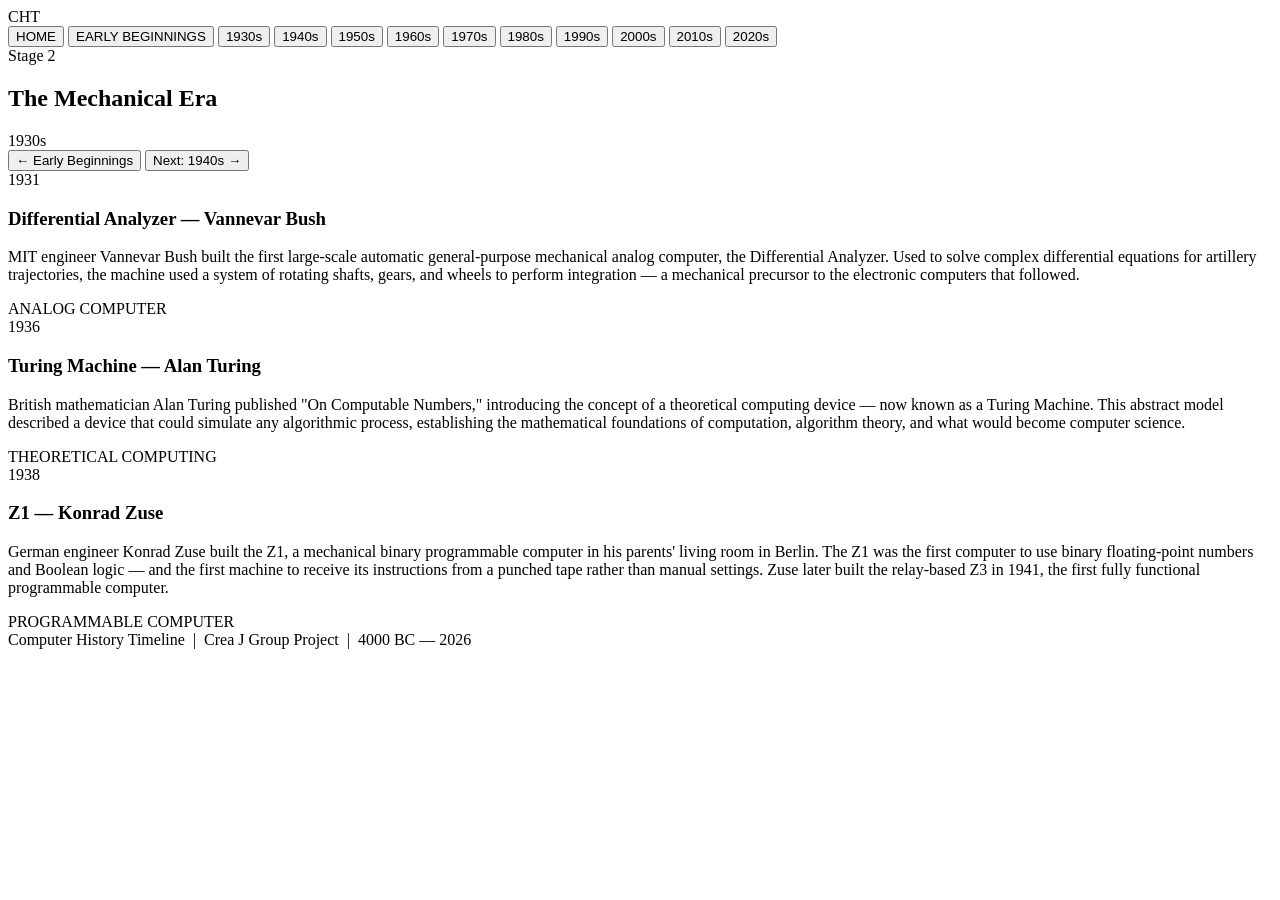
==== html/1930s.html @ 15bb8ded "0.1" ====
<!DOCTYPE html>
<html lang="en">
<head>
  <meta charset="UTF-8">
  <meta name="viewport" content="width=device-width, initial-scale=1.0">
  <title>1930s — Computer History Timeline</title>
  <link href="https://fonts.googleapis.com/css2?family=Orbitron:wght@400;700;900&family=Share+Tech+Mono&family=Exo+2:wght@300;400;600;700&display=swap" rel="stylesheet">
  <link rel="stylesheet" href="../css/styles.css">
</head>
<body>
<nav id="mainNav">
  <div class="nav-logo">CHT</div>
  <button class="nav-btn" onclick="location.href='index.html'">HOME</button>
  <button class="nav-btn" onclick="location.href='early.html'">EARLY BEGINNINGS</button>
  <button class="nav-btn active" onclick="location.href='1930s.html'">1930s</button>
  <button class="nav-btn" onclick="location.href='1940s.html'">1940s</button>
  <button class="nav-btn" onclick="location.href='1950s.html'">1950s</button>
  <button class="nav-btn" onclick="location.href='1960s.html'">1960s</button>
  <button class="nav-btn" onclick="location.href='1970s.html'">1970s</button>
  <button class="nav-btn" onclick="location.href='1980s.html'">1980s</button>
  <button class="nav-btn" onclick="location.href='1990s.html'">1990s</button>
  <button class="nav-btn" onclick="location.href='2000s.html'">2000s</button>
  <button class="nav-btn" onclick="location.href='2010s.html'">2010s</button>
  <button class="nav-btn" onclick="location.href='2020s.html'">2020s</button>
</nav>

<div class="decade-page" style="--dc-color:#a78bfa;--dc-rgb:167,139,250">
  <div class="decade-page-header">
    <div class="dph-stage">Stage 2</div>
    <h2 class="dph-title">The Mechanical Era</h2>
    <div class="dph-years">1930s</div>
    <div class="dph-nav">
      <button class="dph-navbtn" onclick="location.href='early.html'">&larr; Early Beginnings</button>
      <button class="dph-navbtn" onclick="location.href='1940s.html'">Next: 1940s &rarr;</button>
    </div>
  </div>
  <div class="timeline">

    <div class="milestone">
      <div class="milestone-year">1931</div>
      <h3>Differential Analyzer — Vannevar Bush</h3>
      <p>MIT engineer Vannevar Bush built the first large-scale automatic general-purpose mechanical analog computer, the Differential Analyzer. Used to solve complex differential equations for artillery trajectories, the machine used a system of rotating shafts, gears, and wheels to perform integration — a mechanical precursor to the electronic computers that followed.</p>
      <span class="tag">ANALOG COMPUTER</span>
    </div>

    <div class="milestone">
      <div class="milestone-year">1936</div>
      <h3>Turing Machine — Alan Turing</h3>
      <p>British mathematician Alan Turing published "On Computable Numbers," introducing the concept of a theoretical computing device — now known as a Turing Machine. This abstract model described a device that could simulate any algorithmic process, establishing the mathematical foundations of computation, algorithm theory, and what would become computer science.</p>
      <span class="tag">THEORETICAL COMPUTING</span>
    </div>

    <div class="milestone">
      <div class="milestone-year">1938</div>
      <h3>Z1 — Konrad Zuse</h3>
      <p>German engineer Konrad Zuse built the Z1, a mechanical binary programmable computer in his parents' living room in Berlin. The Z1 was the first computer to use binary floating-point numbers and Boolean logic — and the first machine to receive its instructions from a punched tape rather than manual settings. Zuse later built the relay-based Z3 in 1941, the first fully functional programmable computer.</p>
      <span class="tag">PROGRAMMABLE COMPUTER</span>
    </div>

  </div>
</div>

<footer>
  <span>Computer History Timeline</span> &nbsp;|&nbsp; Crea J Group Project &nbsp;|&nbsp; 4000 BC &mdash; <span>2026</span>
  </footer>

<script src="../js/script.js"></script>

</body>
</html>
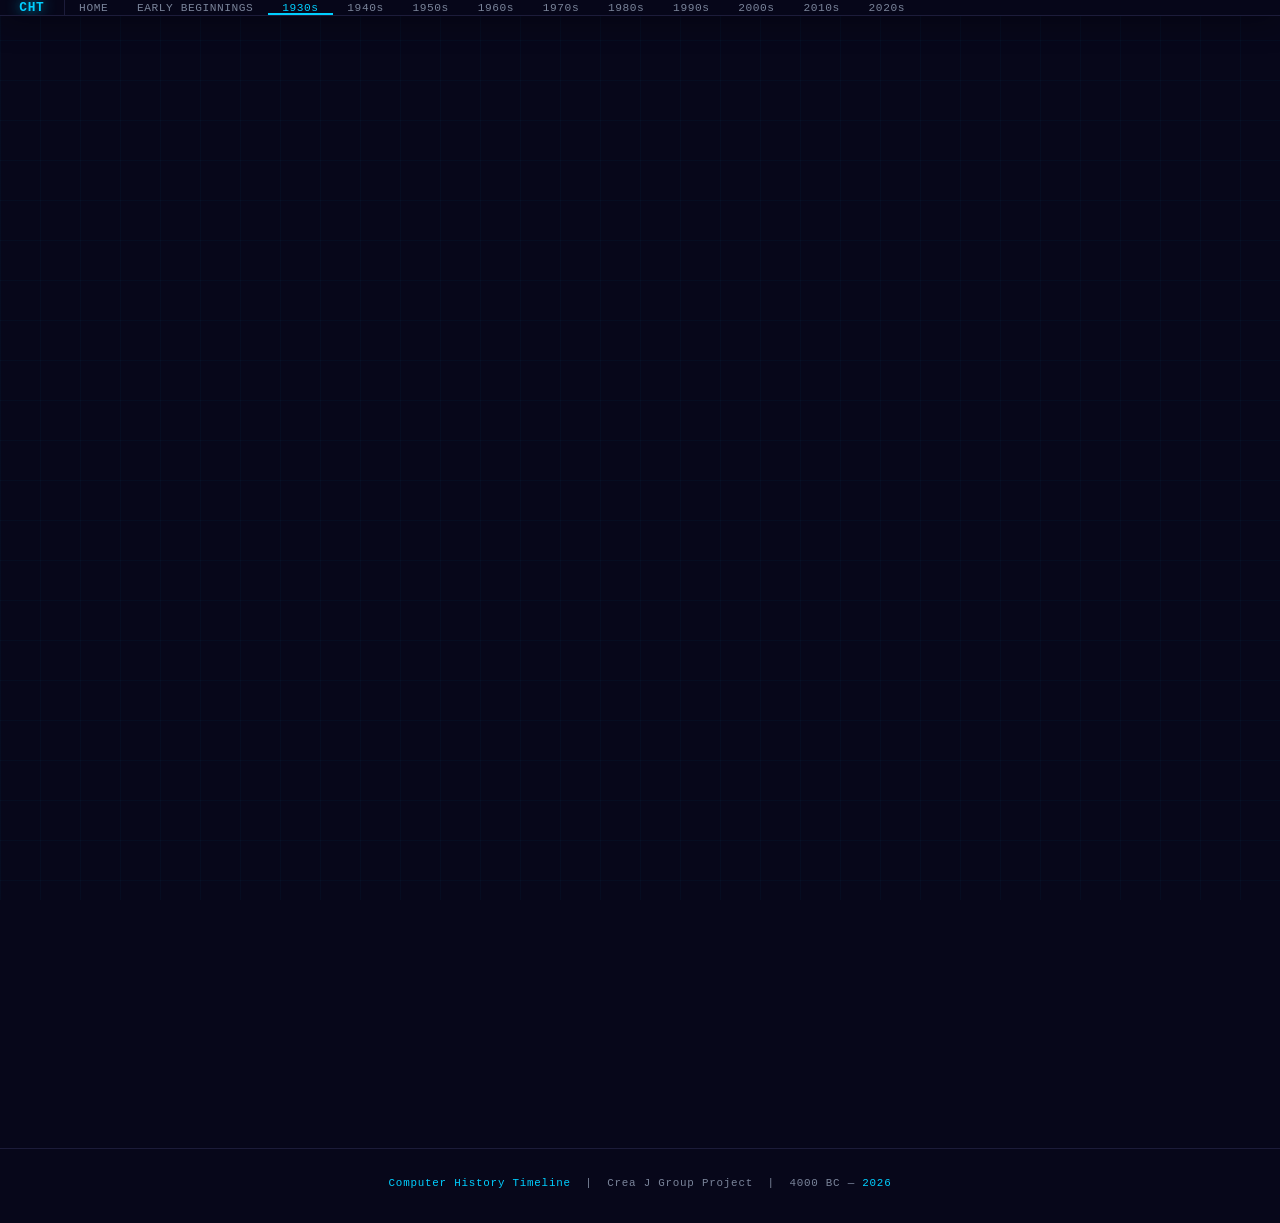
==== commit c0395519: "1.1" ====
--- a/html/1930s.html
+++ b/html/1930s.html
@@ -65,6 +65,7 @@
   </footer>
 
 <script src="../js/script.js"></script>
+<script src="../js/scroller.js"></script>
 
 </body>
 </html>
--- a/css/styles.css
+++ b/css/styles.css
@@ -0,0 +1,329 @@
+/* ── RESET & ROOT ── */
+*, *::before, *::after { margin: 0; padding: 0; box-sizing: border-box; }
+html { scroll-behavior: smooth; }
+
+:root {
+  --bg:      #07071a;
+  --surface: #0d0d25;
+  --card:    #10102a;
+  --border:  #1c1c3a;
+  --text:    #dde4f0;
+  --muted:   #7a849a;
+  --accent:  #00cfff;
+}
+
+body {
+  background: var(--bg);
+  color: var(--text);
+  font-family: 'Exo 2', sans-serif;
+  min-height: 100vh;
+  overflow-x: hidden;
+}
+
+/* ── BACKGROUND GRID ── */
+body::before {
+  content: '';
+  position: fixed; inset: 0; z-index: 0;
+  background-image:
+    linear-gradient(rgba(0,207,255,.03) 1px, transparent 1px),
+    linear-gradient(90deg, rgba(0,207,255,.03) 1px, transparent 1px);
+  background-size: 40px 40px;
+  pointer-events: none;
+}
+
+/* ── NAV ── */
+nav {
+  position: sticky; top: 0; z-index: 200;
+  background: rgba(7,7,26,.95);
+  backdrop-filter: blur(18px);
+  border-bottom: 1px solid var(--border);
+  display: flex; align-items: stretch;
+  overflow-x: auto; scrollbar-width: none;
+  box-shadow: 0 2px 30px rgba(0,0,0,.5);
+}
+nav::-webkit-scrollbar { display: none; }
+
+.nav-logo {
+  font-family: 'Orbitron', monospace;
+  font-weight: 900; font-size: .8rem;
+  color: var(--accent);
+  letter-spacing: .06em;
+  padding: 0 1.2rem;
+  display: flex; align-items: center;
+  border-right: 1px solid var(--border);
+  white-space: nowrap;
+  text-shadow: 0 0 14px var(--accent);
+  flex-shrink: 0;
+}
+
+.nav-btn {
+  background: none; border: none; cursor: pointer;
+  font-family: 'Share Tech Mono', monospace;
+  font-size: .7rem; letter-spacing: .05em;
+  color: var(--muted);
+  padding: 0 .9rem;
+  white-space: nowrap;
+  position: relative;
+  transition: color .2s;
+  flex-shrink: 0;
+}
+.nav-btn::after {
+  content: '';
+  position: absolute; bottom: 0; left: 50%; right: 50%;
+  height: 2px;
+  transition: left .22s, right .22s, background .22s;
+  background: var(--accent);
+}
+.nav-btn:hover { color: #fff; }
+.nav-btn:hover::after { left: 8%; right: 8%; }
+.nav-btn.active { color: var(--accent); }
+.nav-btn.active::after { left: 0; right: 0; background: var(--accent); }
+
+/* ── PAGES ── */
+.page { display: none; position: relative; z-index: 1; animation: fadeIn .4s ease both; }
+.page.active { display: block; }
+
+@keyframes fadeIn {
+  from { opacity: 0; transform: translateY(14px); }
+  to   { opacity: 1; transform: translateY(0); }
+}
+
+/* ── HOME PAGE ── */
+.home-hero {
+  min-height: 92vh;
+  display: flex; flex-direction: column;
+  align-items: center; justify-content: center;
+  text-align: center; padding: 4rem 2rem;
+  position: relative;
+}
+.home-hero::before {
+  content: '';
+  position: absolute; inset: 0;
+  background: radial-gradient(ellipse 70% 60% at 50% 40%, rgba(0,207,255,.07) 0%, transparent 70%);
+  pointer-events: none;
+}
+.home-kicker {
+  font-family: 'Share Tech Mono', monospace;
+  font-size: .75rem; letter-spacing: .3em;
+  color: var(--accent); margin-bottom: 1.5rem;
+  text-transform: uppercase;
+  animation: fadeIn .5s .1s both;
+}
+.home-title {
+  font-family: 'Orbitron', monospace;
+  font-weight: 900;
+  font-size: clamp(2rem, 6vw, 4.2rem);
+  line-height: 1.1;
+  margin-bottom: 1.5rem;
+  background: linear-gradient(135deg, #00cfff 0%, #7c3aed 55%, #ff6b35 100%);
+  -webkit-background-clip: text; -webkit-text-fill-color: transparent;
+  background-clip: text;
+  animation: fadeIn .5s .2s both;
+}
+.home-sub {
+  font-size: 1rem; color: var(--muted); max-width: 500px;
+  line-height: 1.75; margin-bottom: 3.5rem;
+  animation: fadeIn .5s .3s both;
+}
+
+/* Decade grid on home */
+.decade-grid {
+  display: grid;
+  grid-template-columns: repeat(auto-fit, minmax(160px, 1fr));
+  gap: 1rem; max-width: 900px; width: 100%;
+  animation: fadeIn .5s .4s both;
+}
+.decade-card {
+  background: var(--card);
+  border: 1px solid var(--border);
+  border-radius: 10px;
+  padding: 1.4rem 1rem;
+  cursor: pointer;
+  transition: border-color .22s, box-shadow .22s, transform .22s;
+  text-align: center; position: relative; overflow: hidden;
+}
+.decade-card::before {
+  content: '';
+  position: absolute; inset: 0;
+  background: linear-gradient(135deg, rgba(var(--dc-rgb),0.08) 0%, transparent 60%);
+  opacity: 0; transition: opacity .22s;
+}
+.decade-card:hover::before { opacity: 1; }
+.decade-card:hover {
+  border-color: var(--dc-color, var(--accent));
+  box-shadow: 0 0 24px rgba(var(--dc-rgb, 0,207,255),.18);
+  transform: translateY(-3px);
+}
+.dc-year {
+  font-family: 'Orbitron', monospace; font-weight: 700;
+  font-size: 1.2rem; margin-bottom: .4rem;
+  color: var(--dc-color, var(--accent));
+}
+.dc-stage {
+  font-family: 'Share Tech Mono', monospace;
+  font-size: .65rem; letter-spacing: .07em;
+  color: var(--muted); line-height: 1.4;
+}
+
+/* ── DECADE PAGE ── */
+.decade-page { max-width: 900px; margin: 0 auto; padding: 3rem 1.5rem 5rem; }
+
+.decade-page-header {
+  margin-bottom: 3rem; padding-bottom: 1.8rem;
+  border-bottom: 1px solid var(--border);
+}
+.dph-stage {
+  font-family: 'Share Tech Mono', monospace; font-size: .7rem;
+  letter-spacing: .18em; color: var(--dc-color, var(--accent));
+  margin-bottom: .6rem; text-transform: uppercase;
+}
+.dph-title {
+  font-family: 'Orbitron', monospace; font-weight: 900;
+  font-size: clamp(1.6rem, 4vw, 2.6rem);
+  color: var(--dc-color, var(--accent));
+  text-shadow: 0 0 28px rgba(var(--dc-rgb,0,207,255),.3);
+  margin-bottom: .5rem;
+}
+.dph-years {
+  font-family: 'Share Tech Mono', monospace; font-size: .8rem;
+  color: var(--muted);
+}
+.dph-nav {
+  display: flex; gap: .6rem; margin-top: 1.2rem; flex-wrap: wrap;
+}
+.dph-navbtn {
+  background: none;
+  border: 1px solid var(--border);
+  color: var(--muted); cursor: pointer;
+  font-family: 'Share Tech Mono', monospace; font-size: .68rem;
+  padding: .35rem .8rem; border-radius: 4px;
+  transition: border-color .2s, color .2s;
+  letter-spacing: .05em;
+}
+.dph-navbtn:hover {
+  border-color: var(--dc-color, var(--accent));
+  color: var(--dc-color, var(--accent));
+}
+
+/* ── TIMELINE ── */
+.timeline { position: relative; padding-left: 2.2rem; }
+.timeline::before {
+  content: '';
+  position: absolute; left: 9px; top: 0; bottom: 0; width: 2px;
+  background: linear-gradient(180deg,
+    rgba(var(--dc-rgb,0,207,255),.5) 0%,
+    rgba(var(--dc-rgb,0,207,255),.05) 100%);
+}
+
+.milestone {
+  position: relative; margin-bottom: 2rem;
+  padding: 1.4rem 1.5rem 1.2rem;
+  background: var(--card);
+  border: 1px solid var(--border);
+  border-radius: 9px;
+  transition: border-color .22s, box-shadow .22s, transform .22s;
+}
+.milestone::before {
+  content: '';
+  position: absolute; left: -2.7rem; top: 1.5rem;
+  width: 13px; height: 13px; border-radius: 50%;
+  background: var(--dc-color, var(--accent));
+  box-shadow: 0 0 10px var(--dc-color, var(--accent));
+  border: 2px solid var(--bg);
+}
+.milestone:hover {
+  border-color: var(--dc-color, var(--accent));
+  box-shadow: 0 4px 28px rgba(var(--dc-rgb,0,207,255),.14);
+  transform: translateX(5px);
+}
+.milestone-year {
+  display: inline-block;
+  font-family: 'Orbitron', monospace; font-weight: 700; font-size: .82rem;
+  color: var(--dc-color, var(--accent));
+  background: rgba(var(--dc-rgb,0,207,255),.09);
+  border: 1px solid rgba(var(--dc-rgb,0,207,255),.25);
+  padding: .18rem .65rem; border-radius: 4px;
+  margin-bottom: .65rem; letter-spacing: .06em;
+}
+.milestone h3 {
+  font-family: 'Exo 2', sans-serif; font-weight: 700;
+  font-size: 1rem; color: #fff; margin-bottom: .5rem; line-height: 1.4;
+}
+.milestone p {
+  font-size: .875rem; color: var(--muted); line-height: 1.7;
+}
+.milestone .tag {
+  display: inline-block; margin-top: .7rem;
+  font-family: 'Share Tech Mono', monospace; font-size: .62rem;
+  letter-spacing: .08em;
+  color: var(--dc-color, var(--accent));
+  border: 1px solid rgba(var(--dc-rgb,0,207,255),.22);
+  padding: .15rem .55rem; border-radius: 3px; opacity: .75;
+}
+
+/* ── FOOTER ── */
+footer {
+  position: relative; z-index: 1;
+  text-align: center; padding: 1.8rem;
+  border-top: 1px solid var(--border);
+  font-family: 'Share Tech Mono', monospace;
+  font-size: .68rem; color: var(--muted); letter-spacing: .07em;
+}
+footer span { color: var(--accent); }
+
+/* ── SCROLL ANIMATIONS ── */
+.scroll-animate {
+  opacity: 0;
+  transform: translateY(40px);
+  transition: opacity .6s ease, transform .6s ease;
+}
+
+.scroll-animate.in-view {
+  opacity: 1;
+  transform: translateY(0);
+}
+
+/* Slide from left */
+.scroll-slide-left {
+  opacity: 0;
+  transform: translateX(-50px);
+  transition: opacity .7s ease, transform .7s ease;
+}
+
+.scroll-slide-left.in-view {
+  opacity: 1;
+  transform: translateX(0);
+}
+
+/* Slide from right */
+.scroll-slide-right {
+  opacity: 0;
+  transform: translateX(50px);
+  transition: opacity .7s ease, transform .7s ease;
+}
+
+.scroll-slide-right.in-view {
+  opacity: 1;
+  transform: translateX(0);
+}
+
+/* Scale up */
+.scroll-scale {
+  opacity: 0;
+  transform: scale(0.9);
+  transition: opacity .6s ease, transform .6s ease;
+}
+
+.scroll-scale.in-view {
+  opacity: 1;
+  transform: scale(1);
+}
+
+/* Stagger animation for grid items */
+.scroll-animate.stagger-item {
+  transition-delay: calc(var(--stagger-index, 0) * 80ms);
+}
+
+.scroll-animate.stagger-item.in-view {
+  transition-delay: calc(var(--stagger-index, 0) * 80ms);
+}
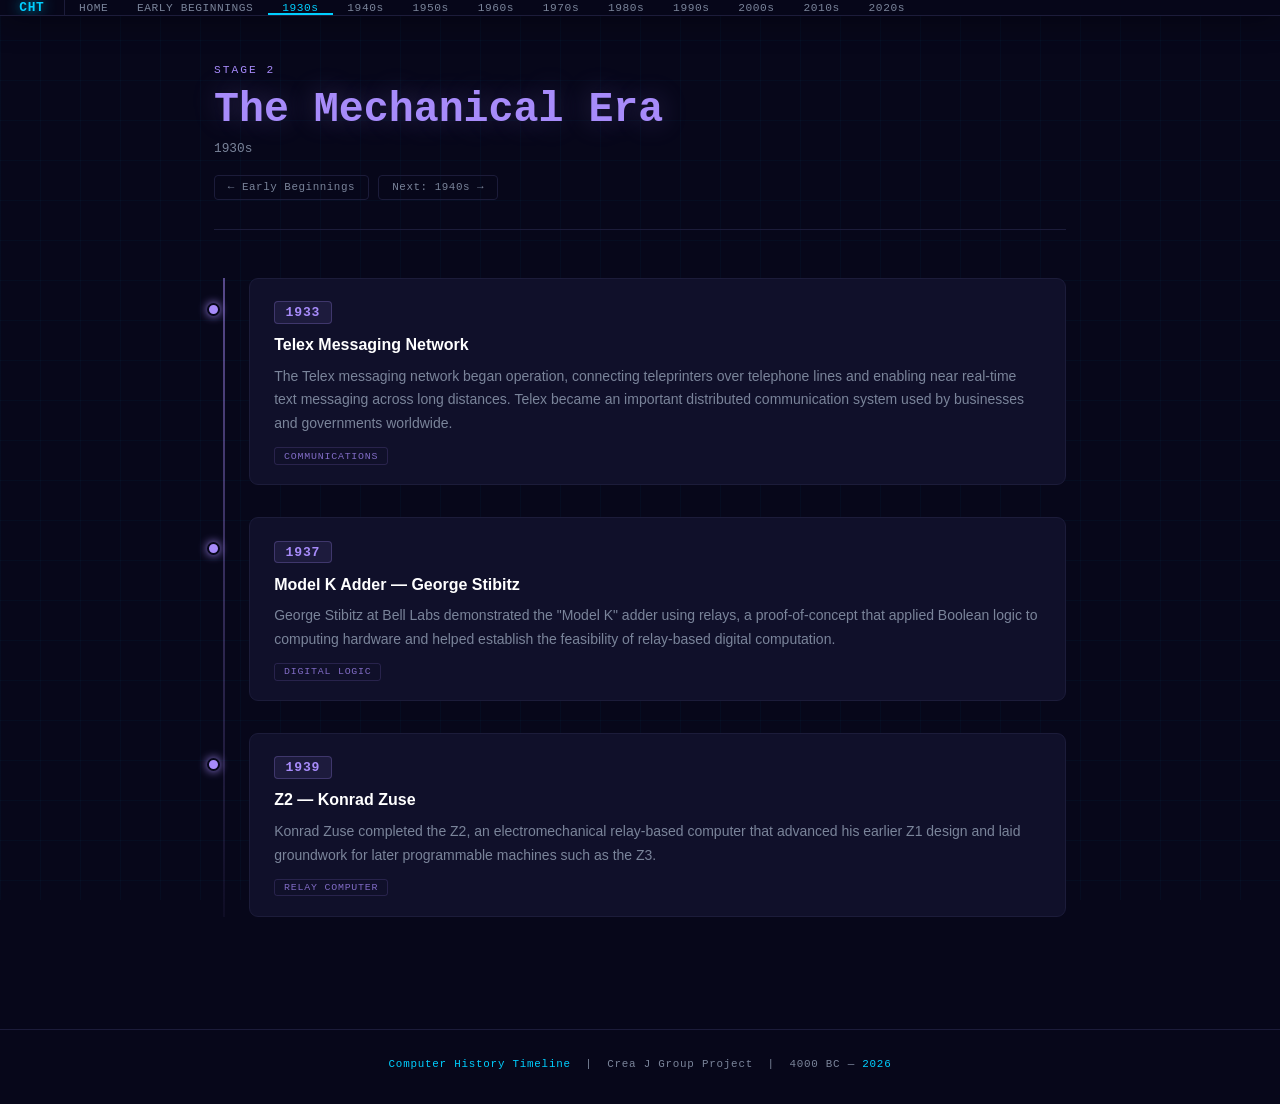
==== commit 63daf15b: "2.0" ====
--- a/html/1930s.html
+++ b/html/1930s.html
@@ -37,24 +37,24 @@
   <div class="timeline">
 
     <div class="milestone">
-      <div class="milestone-year">1931</div>
-      <h3>Differential Analyzer — Vannevar Bush</h3>
-      <p>MIT engineer Vannevar Bush built the first large-scale automatic general-purpose mechanical analog computer, the Differential Analyzer. Used to solve complex differential equations for artillery trajectories, the machine used a system of rotating shafts, gears, and wheels to perform integration — a mechanical precursor to the electronic computers that followed.</p>
-      <span class="tag">ANALOG COMPUTER</span>
+      <div class="milestone-year">1933</div>
+      <h3>Telex Messaging Network</h3>
+      <p>The Telex messaging network began operation, connecting teleprinters over telephone lines and enabling near real-time text messaging across long distances. Telex became an important distributed communication system used by businesses and governments worldwide.</p>
+      <span class="tag">COMMUNICATIONS</span>
     </div>
 
     <div class="milestone">
-      <div class="milestone-year">1936</div>
-      <h3>Turing Machine — Alan Turing</h3>
-      <p>British mathematician Alan Turing published "On Computable Numbers," introducing the concept of a theoretical computing device — now known as a Turing Machine. This abstract model described a device that could simulate any algorithmic process, establishing the mathematical foundations of computation, algorithm theory, and what would become computer science.</p>
-      <span class="tag">THEORETICAL COMPUTING</span>
+      <div class="milestone-year">1937</div>
+      <h3>Model K Adder — George Stibitz</h3>
+      <p>George Stibitz at Bell Labs demonstrated the "Model K" adder using relays, a proof-of-concept that applied Boolean logic to computing hardware and helped establish the feasibility of relay-based digital computation.</p>
+      <span class="tag">DIGITAL LOGIC</span>
     </div>
 
     <div class="milestone">
-      <div class="milestone-year">1938</div>
-      <h3>Z1 — Konrad Zuse</h3>
-      <p>German engineer Konrad Zuse built the Z1, a mechanical binary programmable computer in his parents' living room in Berlin. The Z1 was the first computer to use binary floating-point numbers and Boolean logic — and the first machine to receive its instructions from a punched tape rather than manual settings. Zuse later built the relay-based Z3 in 1941, the first fully functional programmable computer.</p>
-      <span class="tag">PROGRAMMABLE COMPUTER</span>
+      <div class="milestone-year">1939</div>
+      <h3>Z2 — Konrad Zuse</h3>
+      <p>Konrad Zuse completed the Z2, an electromechanical relay-based computer that advanced his earlier Z1 design and laid groundwork for later programmable machines such as the Z3.</p>
+      <span class="tag">RELAY COMPUTER</span>
     </div>
 
   </div>
--- a/css/styles.css
+++ b/css/styles.css
@@ -1,4 +1,3 @@
-/* ── RESET & ROOT ── */
 *, *::before, *::after { margin: 0; padding: 0; box-sizing: border-box; }
 html { scroll-behavior: smooth; }
 
@@ -20,7 +19,6 @@
   overflow-x: hidden;
 }
 
-/* ── BACKGROUND GRID ── */
 body::before {
   content: '';
   position: fixed; inset: 0; z-index: 0;
@@ -31,7 +29,6 @@
   pointer-events: none;
 }
 
-/* ── NAV ── */
 nav {
   position: sticky; top: 0; z-index: 200;
   background: rgba(7,7,26,.95);
@@ -79,7 +76,6 @@
 .nav-btn.active { color: var(--accent); }
 .nav-btn.active::after { left: 0; right: 0; background: var(--accent); }
 
-/* ── PAGES ── */
 .page { display: none; position: relative; z-index: 1; animation: fadeIn .4s ease both; }
 .page.active { display: block; }
 
@@ -88,7 +84,6 @@
   to   { opacity: 1; transform: translateY(0); }
 }
 
-/* ── HOME PAGE ── */
 .home-hero {
   min-height: 92vh;
   display: flex; flex-direction: column;
@@ -126,7 +121,6 @@
   animation: fadeIn .5s .3s both;
 }
 
-/* Decade grid on home */
 .decade-grid {
   display: grid;
   grid-template-columns: repeat(auto-fit, minmax(160px, 1fr));
@@ -165,7 +159,6 @@
   color: var(--muted); line-height: 1.4;
 }
 
-/* ── DECADE PAGE ── */
 .decade-page { max-width: 900px; margin: 0 auto; padding: 3rem 1.5rem 5rem; }
 
 .decade-page-header {
@@ -205,7 +198,6 @@
   color: var(--dc-color, var(--accent));
 }
 
-/* ── TIMELINE ── */
 .timeline { position: relative; padding-left: 2.2rem; }
 .timeline::before {
   content: '';
@@ -261,7 +253,6 @@
   padding: .15rem .55rem; border-radius: 3px; opacity: .75;
 }
 
-/* ── FOOTER ── */
 footer {
   position: relative; z-index: 1;
   text-align: center; padding: 1.8rem;
@@ -271,7 +262,6 @@
 }
 footer span { color: var(--accent); }
 
-/* ── SCROLL ANIMATIONS ── */
 .scroll-animate {
   opacity: 0;
   transform: translateY(40px);
@@ -283,7 +273,6 @@
   transform: translateY(0);
 }
 
-/* Slide from left */
 .scroll-slide-left {
   opacity: 0;
   transform: translateX(-50px);
@@ -295,7 +284,6 @@
   transform: translateX(0);
 }
 
-/* Slide from right */
 .scroll-slide-right {
   opacity: 0;
   transform: translateX(50px);
@@ -307,7 +295,6 @@
   transform: translateX(0);
 }
 
-/* Scale up */
 .scroll-scale {
   opacity: 0;
   transform: scale(0.9);
@@ -319,7 +306,6 @@
   transform: scale(1);
 }
 
-/* Stagger animation for grid items */
 .scroll-animate.stagger-item {
   transition-delay: calc(var(--stagger-index, 0) * 80ms);
 }
